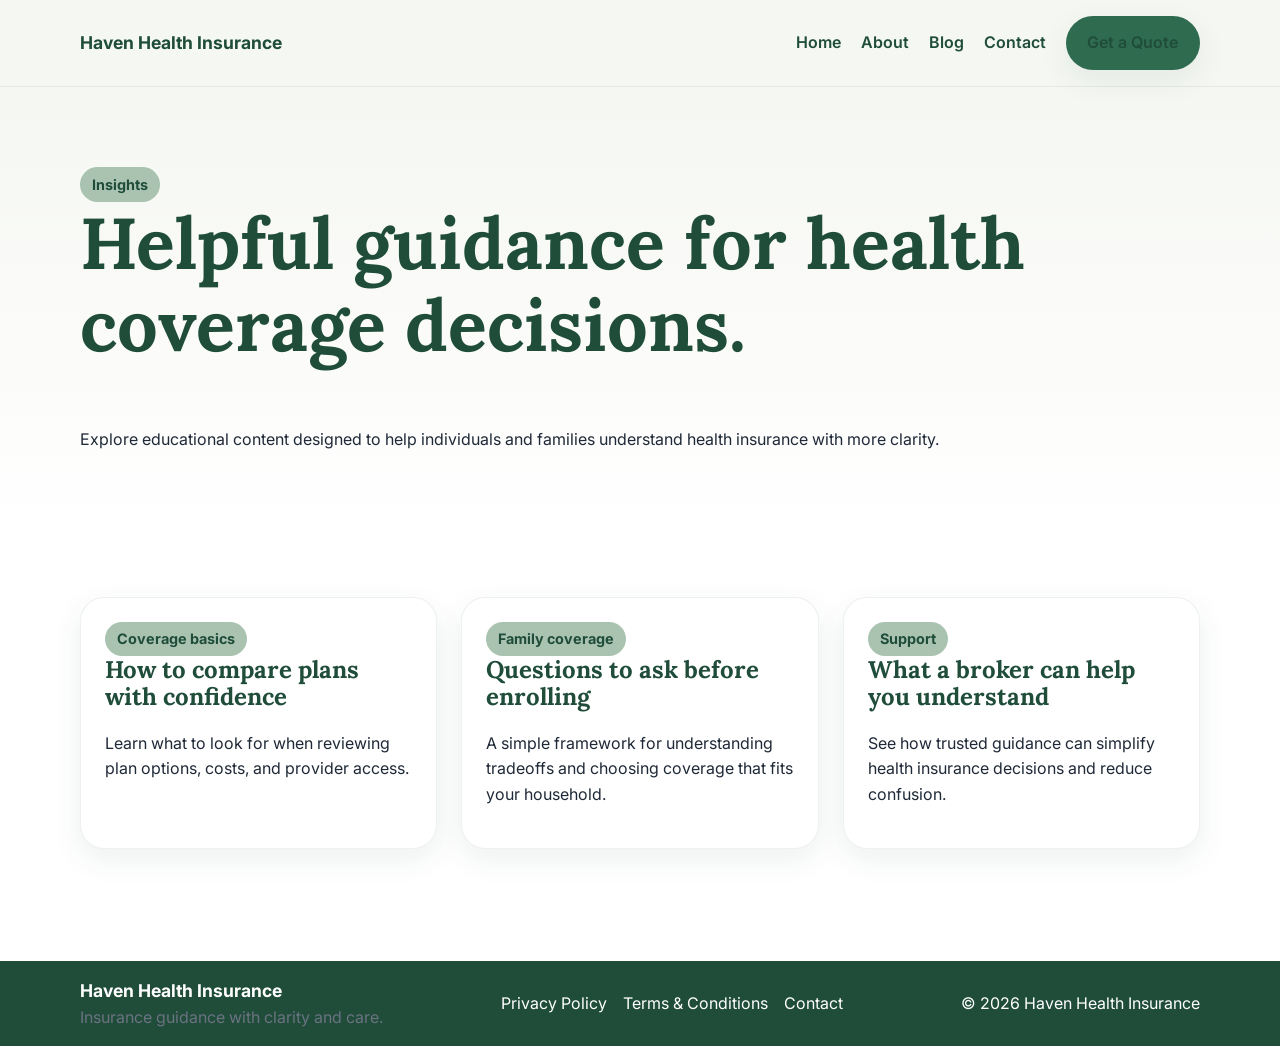
==== blog/index.html @ b7853879 "Add blog landing page" ====
<!doctype html>
<html lang="en">
<head>
  <meta charset="UTF-8">
  <meta name="viewport" content="width=device-width, initial-scale=1.0">
  <title>Blog | Haven Health Insurance</title>
  <meta name="description" content="Insights and guidance from Haven Health Insurance.">
  <link rel="canonical" href="https://havenhealthinsurance.com/blog/">
  <meta property="og:title" content="Blog | Haven Health Insurance">
  <meta property="og:description" content="Insights and guidance from Haven Health Insurance.">
  <meta property="og:type" content="website">
  <meta property="og:url" content="https://havenhealthinsurance.com/blog/">
  <link rel="preconnect" href="https://fonts.googleapis.com">
  <link rel="preconnect" href="https://fonts.gstatic.com" crossorigin>
  <link href="https://fonts.googleapis.com/css2?family=Inter:wght@400;500;600;700;800&family=Lora:wght@500;600;700&display=swap" rel="stylesheet">
  <link rel="stylesheet" href="../assets/css/styles.css">
</head>
<body>
  <header class="site-header">
    <div class="container site-header__inner">
      <a class="brand" href="../index.html">Haven Health Insurance</a>
      <button class="nav-toggle" data-menu-button aria-expanded="false" aria-controls="site-nav">Menu</button>
      <nav class="site-nav" id="site-nav" data-site-nav>
        <a href="../index.html">Home</a>
        <a href="../about.html">About</a>
        <a href="./">Blog</a>
        <a href="../contact.html">Contact</a>
        <a class="button" href="../contact.html">Get a Quote</a>
      </nav>
    </div>
  </header>

  <main>
    <section class="hero">
      <div class="container">
        <span class="kicker">Insights</span>
        <h1>Helpful guidance for health coverage decisions.</h1>
        <p>Explore educational content designed to help individuals and families understand health insurance with more clarity.</p>
      </div>
    </section>

    <section>
      <div class="container grid-3">
        <article class="blog-card">
          <span class="kicker">Coverage basics</span>
          <h2 style="font-size:1.5rem;">How to compare plans with confidence</h2>
          <p>Learn what to look for when reviewing plan options, costs, and provider access.</p>
        </article>
        <article class="blog-card">
          <span class="kicker">Family coverage</span>
          <h2 style="font-size:1.5rem;">Questions to ask before enrolling</h2>
          <p>A simple framework for understanding tradeoffs and choosing coverage that fits your household.</p>
        </article>
        <article class="blog-card">
          <span class="kicker">Support</span>
          <h2 style="font-size:1.5rem;">What a broker can help you understand</h2>
          <p>See how trusted guidance can simplify health insurance decisions and reduce confusion.</p>
        </article>
      </div>
    </section>
  </main>

  <footer class="site-footer">
    <div class="container site-footer__inner">
      <div>
        <div class="brand">Haven Health Insurance</div>
        <div class="small-text">Insurance guidance with clarity and care.</div>
      </div>
      <div style="display:flex; gap:1rem; flex-wrap:wrap;">
        <a href="../privacy-policy.html">Privacy Policy</a>
        <a href="../terms-and-conditions.html">Terms & Conditions</a>
        <a href="../contact.html">Contact</a>
      </div>
      <div>© <span data-year></span> Haven Health Insurance</div>
    </div>
  </footer>

  <script src="../assets/js/main.js"></script>
</body>
</html>
---- assets/css/styles.css ----
:root {
  --color-deep-pine: #1F4D3A;
  --color-forest: #2F6B4F;
  --color-alpine: #4F8A68;
  --color-sage: #A9C3B0;
  --color-glacier: #F5F7F2;
  --color-snow: #FFFFFF;
  --color-moss: #6FA57C;
  --color-stone: #6B7280;
  --color-charcoal: #1F2937;
  --shadow-soft: 0 10px 30px rgba(31, 77, 58, 0.08);
  --radius-lg: 24px;
  --radius-md: 16px;
  --radius-sm: 10px;
  --container: 1120px;
}

* {
  box-sizing: border-box;
}

html {
  scroll-behavior: smooth;
}

body {
  margin: 0;
  font-family: Inter, Arial, sans-serif;
  color: var(--color-charcoal);
  background: var(--color-snow);
  line-height: 1.6;
}

a {
  color: inherit;
  text-decoration: none;
}

img {
  max-width: 100%;
  display: block;
}

.container {
  width: min(calc(100% - 2rem), var(--container));
  margin: 0 auto;
}

.site-header {
  position: sticky;
  top: 0;
  z-index: 10;
  background: rgba(245, 247, 242, 0.96);
  border-bottom: 1px solid rgba(31, 77, 58, 0.08);
  backdrop-filter: blur(10px);
}

.site-header__inner,
.site-footer__inner {
  display: flex;
  align-items: center;
  justify-content: space-between;
  gap: 1rem;
  padding: 1rem 0;
}

.brand {
  font-size: 1.1rem;
  font-weight: 700;
  color: var(--color-deep-pine);
}

.nav-toggle {
  display: none;
}

.site-nav {
  display: flex;
  gap: 1.25rem;
  align-items: center;
}

.site-nav a {
  color: var(--color-deep-pine);
  font-weight: 600;
}

.button,
button,
input[type="submit"] {
  display: inline-flex;
  align-items: center;
  justify-content: center;
  gap: 0.5rem;
  border: none;
  border-radius: 999px;
  padding: 0.9rem 1.35rem;
  font-weight: 700;
  cursor: pointer;
  background: var(--color-forest);
  color: var(--color-snow);
  box-shadow: var(--shadow-soft);
}

.button--secondary {
  background: transparent;
  color: var(--color-deep-pine);
  border: 1px solid rgba(31, 77, 58, 0.15);
  box-shadow: none;
}

.hero {
  background: linear-gradient(180deg, #f5f7f2 0%, #ffffff 100%);
  padding: 5rem 0 4rem;
}

.hero__grid,
.grid-2,
.grid-3 {
  display: grid;
  gap: 1.5rem;
}

.hero__grid,
.grid-2 {
  grid-template-columns: repeat(2, minmax(0, 1fr));
}

.grid-3 {
  grid-template-columns: repeat(3, minmax(0, 1fr));
}

.kicker {
  display: inline-block;
  padding: 0.35rem 0.75rem;
  border-radius: 999px;
  background: var(--color-sage);
  color: var(--color-deep-pine);
  font-weight: 700;
  font-size: 0.9rem;
}

h1, h2, h3 {
  font-family: Lora, Georgia, serif;
  color: var(--color-deep-pine);
  line-height: 1.15;
  margin-top: 0;
}

h1 {
  font-size: clamp(2.5rem, 6vw, 4.5rem);
}

h2 {
  font-size: clamp(2rem, 4vw, 3rem);
}

section {
  padding: 4rem 0;
}

.card,
.panel,
.stat,
.faq-item,
.blog-card {
  background: var(--color-snow);
  border: 1px solid rgba(31, 77, 58, 0.08);
  border-radius: var(--radius-lg);
  padding: 1.5rem;
  box-shadow: var(--shadow-soft);
}

.surface {
  background: var(--color-glacier);
}

.site-footer {
  background: var(--color-deep-pine);
  color: var(--color-snow);
  margin-top: 3rem;
}

.site-footer a,
.site-footer .brand {
  color: var(--color-snow);
}

.form-group {
  display: grid;
  gap: 0.5rem;
  margin-bottom: 1rem;
}

label {
  font-weight: 700;
}

input,
textarea,
select {
  width: 100%;
  padding: 0.9rem 1rem;
  border-radius: 14px;
  border: 1px solid rgba(31, 77, 58, 0.15);
  font: inherit;
}

:focus-visible {
  outline: 3px solid var(--color-moss);
  outline-offset: 3px;
}

.small-text {
  color: var(--color-stone);
}

@media (max-width: 800px) {
  .nav-toggle {
    display: inline-flex;
  }

  .site-nav {
    display: none;
    position: absolute;
    left: 1rem;
    right: 1rem;
    top: calc(100% + 0.5rem);
    flex-direction: column;
    align-items: flex-start;
    padding: 1rem;
    border-radius: var(--radius-md);
    background: var(--color-snow);
    box-shadow: var(--shadow-soft);
  }

  .site-nav.is-open {
    display: flex;
  }

  .hero__grid,
  .grid-2,
  .grid-3 {
    grid-template-columns: 1fr;
  }
}
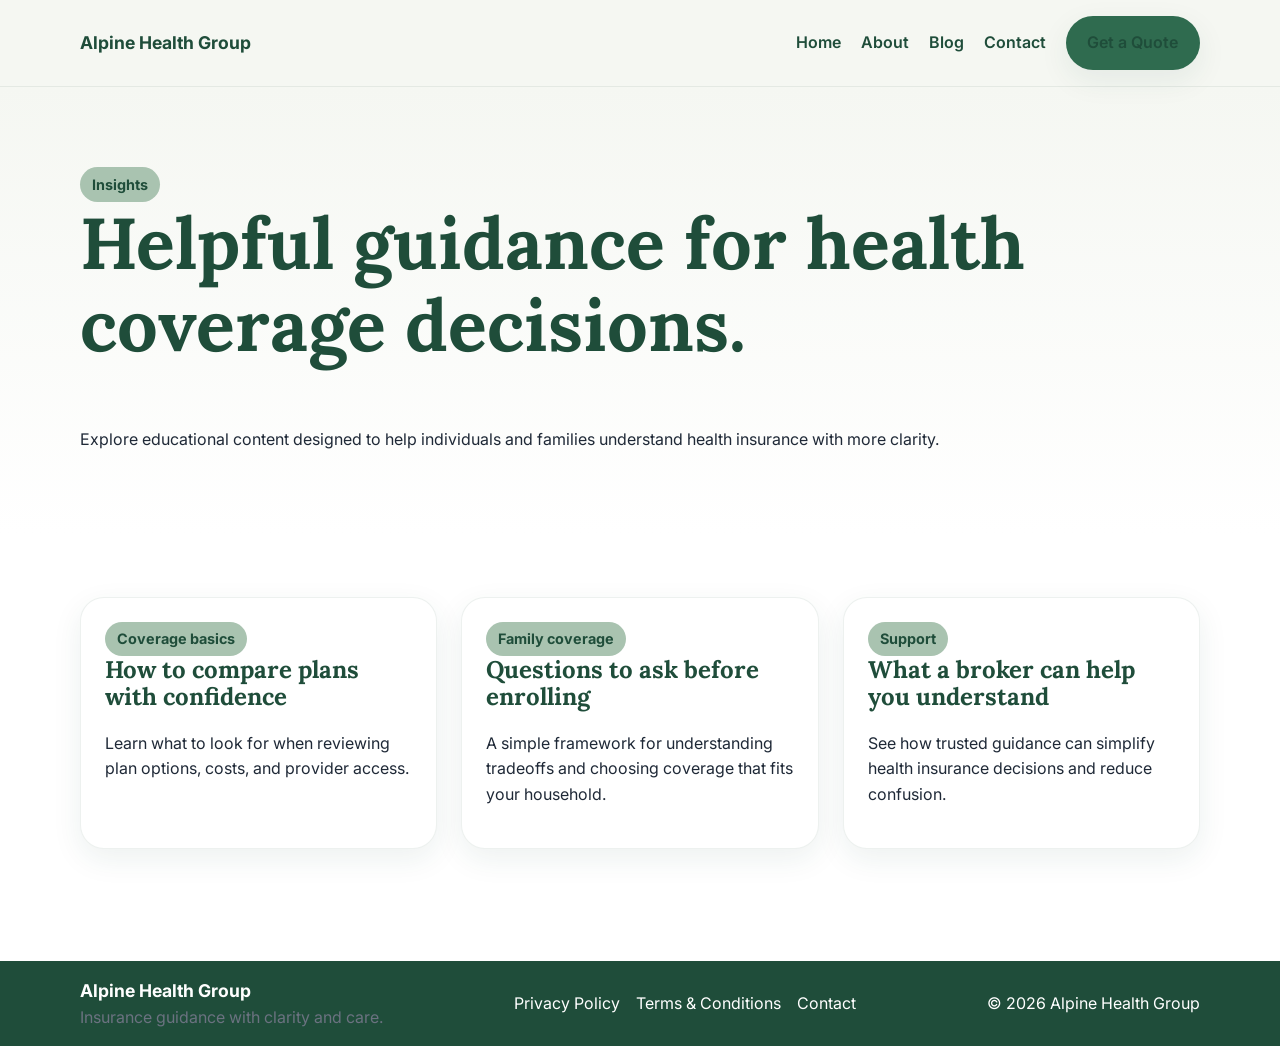
==== commit adfd9a39: "Rename Haven Health Insurance to Alpine Health Group across all pages Agent-Logs-Url: https://github" ====
--- a/blog/index.html
+++ b/blog/index.html
@@ -3,11 +3,11 @@
 <head>
   <meta charset="UTF-8">
   <meta name="viewport" content="width=device-width, initial-scale=1.0">
-  <title>Blog | Haven Health Insurance</title>
-  <meta name="description" content="Insights and guidance from Haven Health Insurance.">
+  <title>Blog | Alpine Health Group</title>
+  <meta name="description" content="Insights and guidance from Alpine Health Group.">
   <link rel="canonical" href="https://havenhealthinsurance.com/blog/">
-  <meta property="og:title" content="Blog | Haven Health Insurance">
-  <meta property="og:description" content="Insights and guidance from Haven Health Insurance.">
+  <meta property="og:title" content="Blog | Alpine Health Group">
+  <meta property="og:description" content="Insights and guidance from Alpine Health Group.">
   <meta property="og:type" content="website">
   <meta property="og:url" content="https://havenhealthinsurance.com/blog/">
   <link rel="preconnect" href="https://fonts.googleapis.com">
@@ -18,7 +18,7 @@
 <body>
   <header class="site-header">
     <div class="container site-header__inner">
-      <a class="brand" href="../index.html">Haven Health Insurance</a>
+      <a class="brand" href="../index.html">Alpine Health Group</a>
       <button class="nav-toggle" data-menu-button aria-expanded="false" aria-controls="site-nav">Menu</button>
       <nav class="site-nav" id="site-nav" data-site-nav>
         <a href="../index.html">Home</a>
@@ -63,7 +63,7 @@
   <footer class="site-footer">
     <div class="container site-footer__inner">
       <div>
-        <div class="brand">Haven Health Insurance</div>
+        <div class="brand">Alpine Health Group</div>
         <div class="small-text">Insurance guidance with clarity and care.</div>
       </div>
       <div style="display:flex; gap:1rem; flex-wrap:wrap;">
@@ -71,7 +71,7 @@
         <a href="../terms-and-conditions.html">Terms & Conditions</a>
         <a href="../contact.html">Contact</a>
       </div>
-      <div>© <span data-year></span> Haven Health Insurance</div>
+      <div>© <span data-year></span> Alpine Health Group</div>
     </div>
   </footer>
 
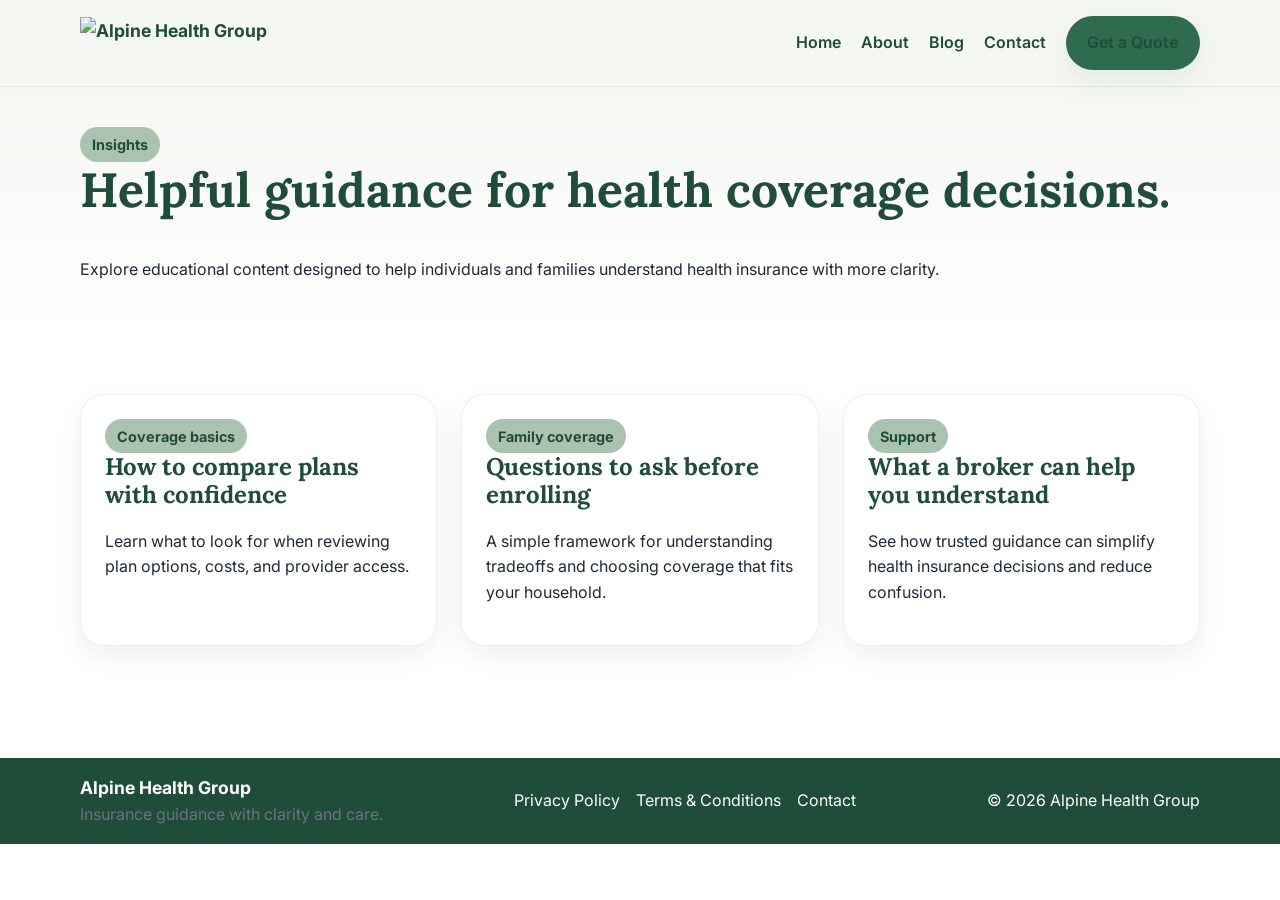
==== commit c84bf0c0: "Replace header text brand with logo image across all pages Agent-Logs-Url: https://github.com/BirkeH" ====
--- a/blog/index.html
+++ b/blog/index.html
@@ -18,7 +18,7 @@
 <body>
   <header class="site-header">
     <div class="container site-header__inner">
-      <a class="brand" href="../index.html">Alpine Health Group</a>
+      <a class="brand" href="../index.html"><img src="https://github.com/user-attachments/assets/1e55c3de-2a6e-4782-b8ba-afedccf3d124" alt="Alpine Health Group" class="brand__logo"></a>
       <button class="nav-toggle" data-menu-button aria-expanded="false" aria-controls="site-nav">Menu</button>
       <nav class="site-nav" id="site-nav" data-site-nav>
         <a href="../index.html">Home</a>
--- a/assets/css/styles.css
+++ b/assets/css/styles.css
@@ -13,6 +13,7 @@
   --radius-md: 16px;
   --radius-sm: 10px;
   --container: 1120px;
+  --partner-logo-height: clamp(28px, 5vw, 62px);
 }
 
 * {
@@ -68,6 +69,14 @@
   font-size: 1.1rem;
   font-weight: 700;
   color: var(--color-deep-pine);
+  display: inline-flex;
+  align-items: center;
+}
+
+.brand__logo {
+  height: 52px;
+  width: auto;
+  display: block;
 }
 
 .nav-toggle {
@@ -109,9 +118,41 @@
   box-shadow: none;
 }
 
+.partner-logos {
+  padding: 1.5rem 0;
+  border-bottom: 1px solid rgba(31, 77, 58, 0.08);
+}
+
+.partner-logos__inner {
+  display: grid;
+  gap: 1rem;
+}
+
+.partner-logos__label {
+  margin: 0;
+  font-weight: 700;
+  color: var(--color-deep-pine);
+}
+
+.partner-logos__grid {
+  display: flex;
+  flex-wrap: nowrap;
+  gap: clamp(0.2rem, 1.5vw, 1rem);
+  align-items: center;
+  justify-content: space-between;
+}
+
+.partner-logos__grid img {
+  max-height: var(--partner-logo-height);
+  width: auto;
+  flex: 0 1 auto;
+  min-width: clamp(60px, 10vw, 64px);
+  object-fit: contain;
+}
+
 .hero {
   background: linear-gradient(180deg, #f5f7f2 0%, #ffffff 100%);
-  padding: 5rem 0 4rem;
+  padding: 2.5rem 0 2rem;
 }
 
 .hero__grid,
@@ -148,7 +189,7 @@
 }
 
 h1 {
-  font-size: clamp(2.5rem, 6vw, 4.5rem);
+  font-size: clamp(1.8rem, 4vw, 3rem);
 }
 
 h2 {
@@ -243,4 +284,5 @@
   .grid-3 {
     grid-template-columns: 1fr;
   }
-}
+
+}
